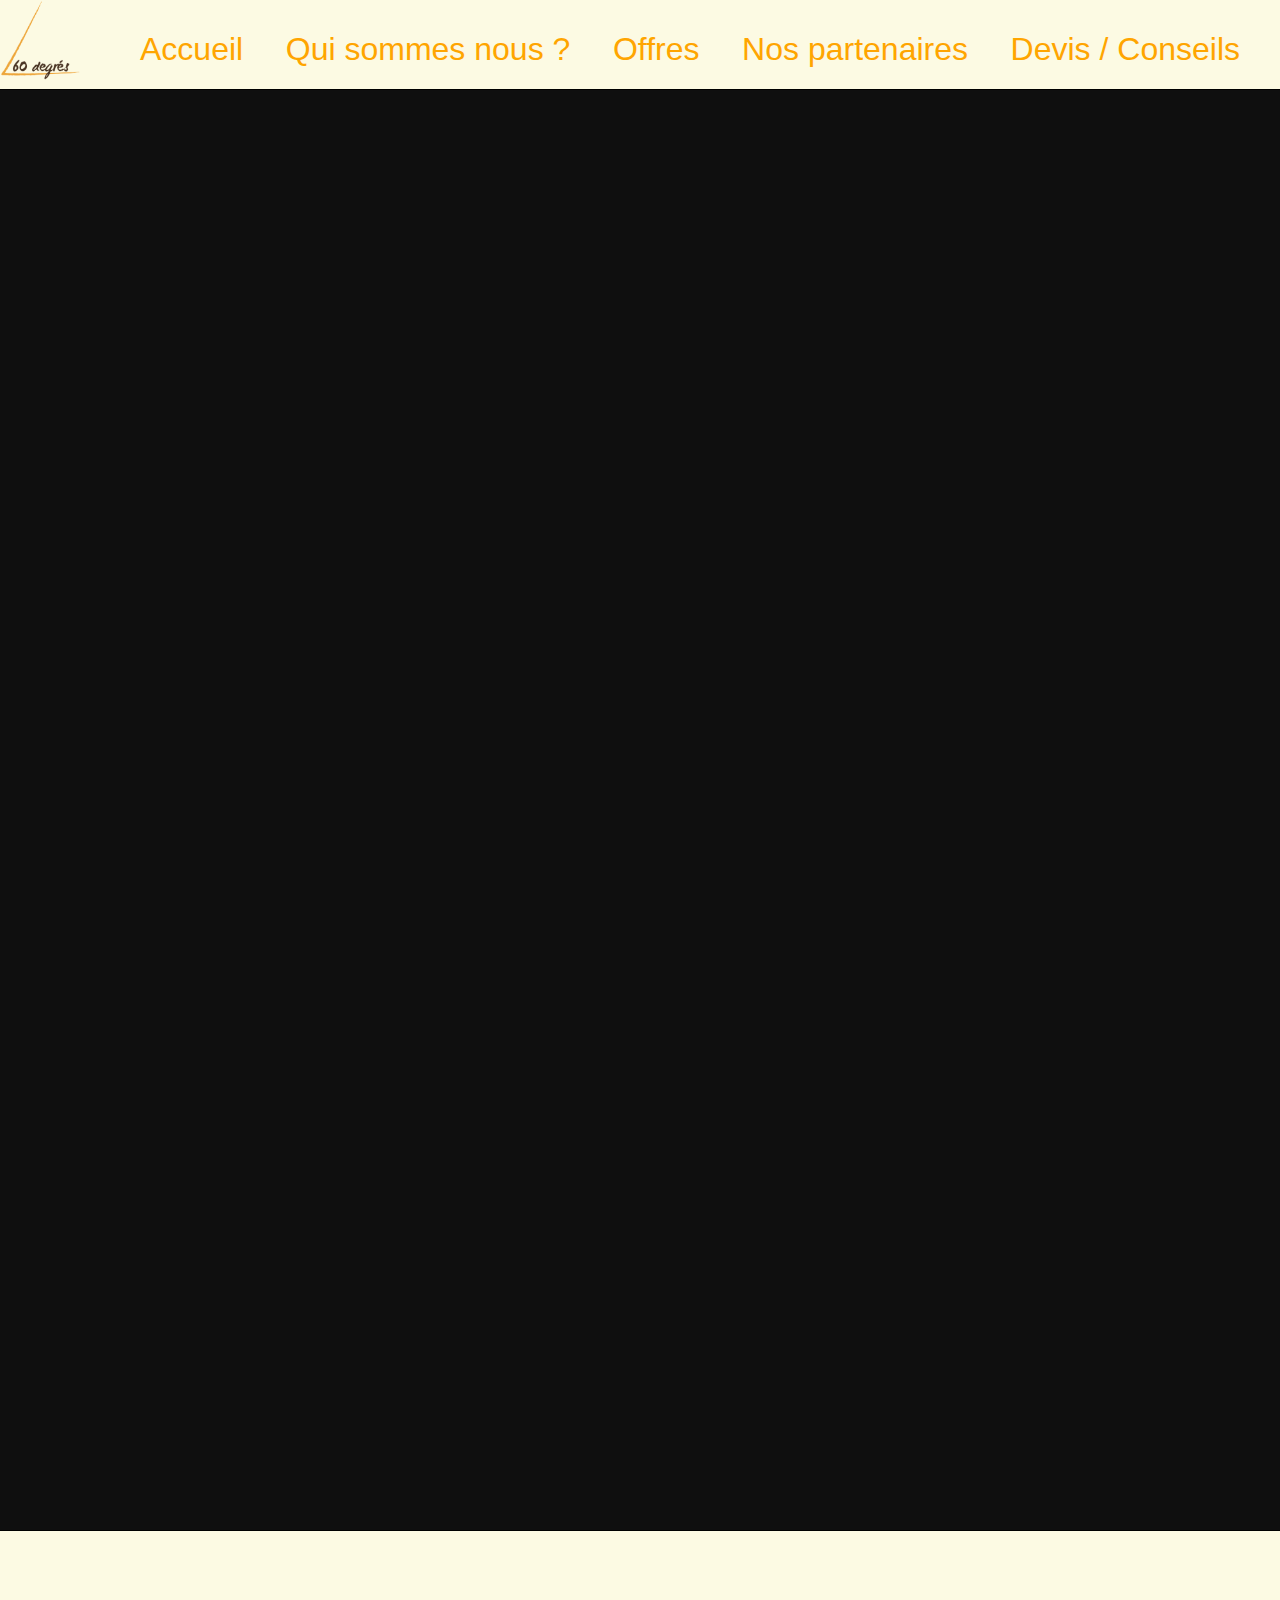
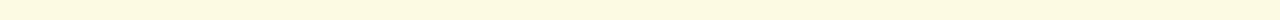
==== index.html @ f4dd3a45 "first commit" ====
<!DOCTYPE html>
<html lang="en">
<head>
    <meta charset="UTF-8">
    <meta http-equiv="X-UA-Compatible" content="IE=edge">
    <meta name="viewport" content="width=device-width, initial-scale=1.0">
    <link rel="stylesheet" href="style.css">
    <title>60 Degrés</title>
</head>
<body>
    <header>
        <nav>
            <div class="nav-icon-container">
                <a href="./" class="nav-icon">
                    <img src="./img/60dIcon.png" alt="logo de 60 degrés">
                </a>
            </div>
            <div class="nav-link-container">
                <div class="nav-link">
                    <a href="" class="nav-item">
                        Accueil
                    </a>
                </div>
                <div class="nav-link">
                    <a href="" class="nav-item">
                        Qui sommes nous ?
                    </a>
                </div>
                <div class="nav-link">
                    <a href="" class="nav-item">
                        Offres
                    </a>
                </div>
                <div class="nav-link">
                    <a href="" class="nav-item">
                        Nos partenaires
                    </a>
                </div>
                <div class="nav-link">
                    <a href="" class="nav-item">
                        Devis / Conseils
                    </a>
                </div>
            </div>
        </nav>
    </header>
    <main>
        <section class="carrousel">
        </section>
        <section class="elements">
        </section>
    </main>
    <footer>

    </footer>
</body>
</html>
---- style.css ----
*{
    margin: 0;
    padding: 0;
    text-decoration: none;
    list-style: none;
    box-sizing: border-box;
}

body{
    background-color: #0f0f0f;
}

/*--------------------------HEADER--------------------------*/

header{
    background-color: rgb(252, 250, 227);
    width: 100%;
    height: 90px;
    border-bottom: 1px solid black;
    position: sticky;
    top: 0;
}

nav{
    height: 100%;
    display: grid;
    grid-template-columns: 100px 1fr;
}

.nav-link-container{
    width: 100%;
    height: 100%;
    display: flex;
    justify-content: space-between;
    padding: 0 20px;
}

.nav-link{
    height: 100%;
    display: flex;
    flex-direction: column;
    justify-content: flex-end;
}

.nav-item{
    width: 100%;
    height: 80px;
    font-size: 2rem;
    font-family: 'Trebuchet MS', 'Lucida Sans Unicode', 'Lucida Grande', 'Lucida Sans', Arial, sans-serif;
    color: orange;
    display: flex;
    align-items: center;
    padding: 0 20px;
    border-top-left-radius: 20px;
    border-top-right-radius: 20px;
    background: rgba(0, 0, 0, 0);
}

.nav-item:hover{
    background: rgb(236,225,191);
    background: linear-gradient(0deg, rgba(236,225,191,1) 0%, rgba(252,198,127,1) 100%);
    color: #fff;
    transition: 0.2s ease-in-out;
}

.nav-icon img{
    width: 80px;
    height: 80px;
}

/*--------------------------FOOTER--------------------------*/

footer{
    background-color: rgb(252, 250, 227);
    width: 100%;
    height: 90px;
    border-top: 1px solid black;
    position: relative;
    bottom: 0;
    left: 0;
}

/*--------------------------MAIN--------------------------*/

section{
    width: 100%;
    height: 80vh;
}

::-webkit-scrollbar{
    width: 10px;
    background-color: white;
}

::-webkit-scrollbar-thumb{
    background-color: #fcc57d;
    box-shadow: 0 -100vh 0 100vh #fcc57d;
}
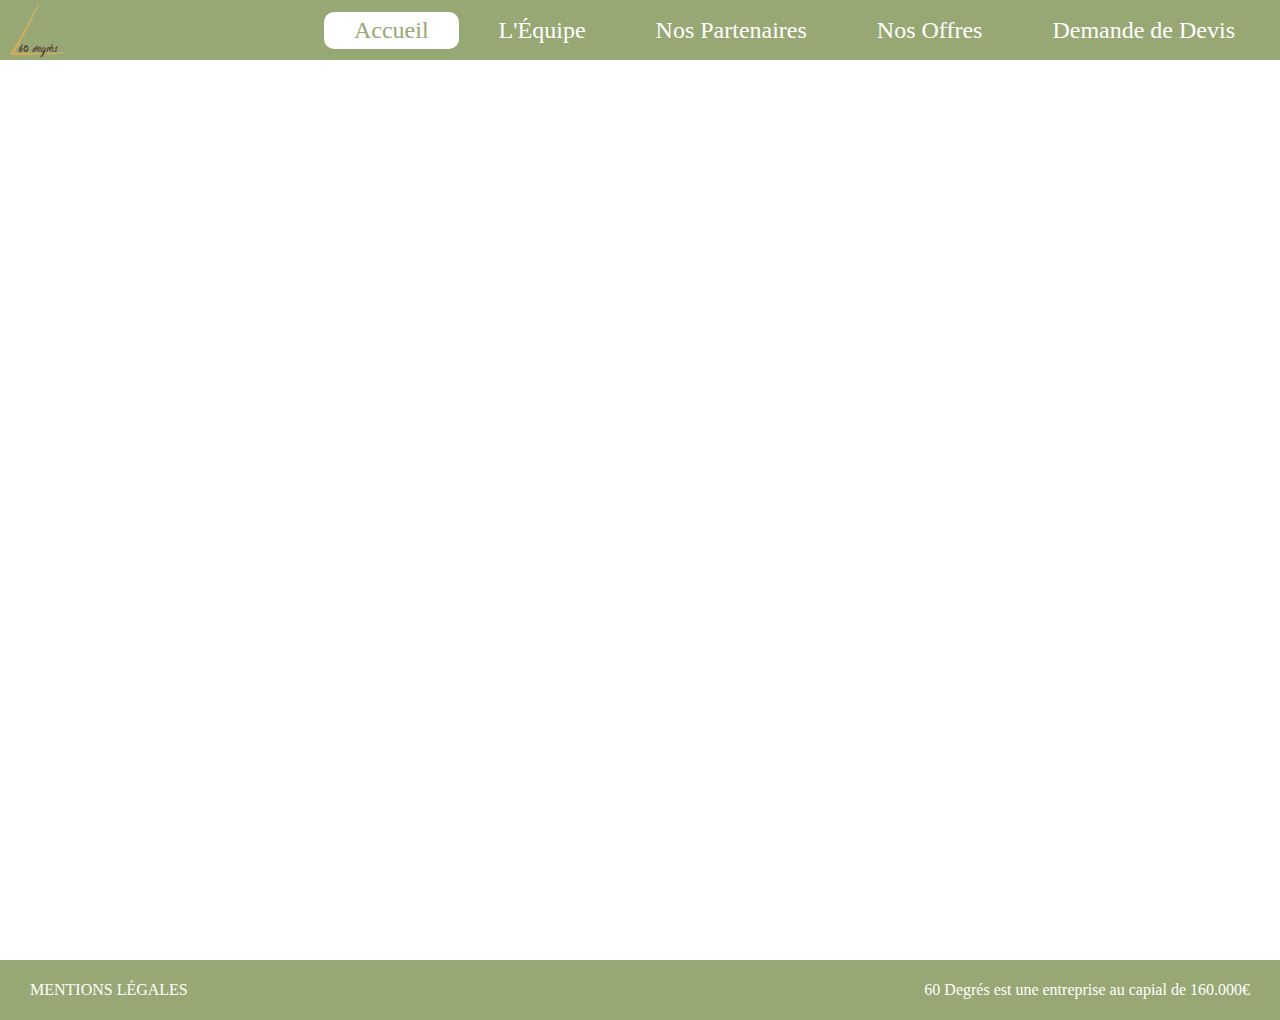
==== commit eb75ce46: "changement de style d'accueil" ====
--- a/index.html
+++ b/index.html
@@ -11,46 +11,59 @@
     <header>
         <nav>
             <div class="nav-icon-container">
-                <a href="./" class="nav-icon">
+                <a href="./index.html" class="nav-icon">
                     <img src="./img/60dIcon.png" alt="logo de 60 degrés">
                 </a>
             </div>
             <div class="nav-link-container">
-                <div class="nav-link">
-                    <a href="" class="nav-item">
-                        Accueil
-                    </a>
-                </div>
-                <div class="nav-link">
-                    <a href="" class="nav-item">
-                        Qui sommes nous ?
-                    </a>
-                </div>
-                <div class="nav-link">
-                    <a href="" class="nav-item">
-                        Offres
-                    </a>
-                </div>
-                <div class="nav-link">
-                    <a href="" class="nav-item">
-                        Nos partenaires
-                    </a>
-                </div>
-                <div class="nav-link">
-                    <a href="" class="nav-item">
-                        Devis / Conseils
-                    </a>
-                </div>
+                <a href="./index.html" class="nav-link active">
+                    Accueil
+                </a>
+                <a href="./pages/equipe.html" class="nav-link">
+                    L'Équipe
+                </a>
+                <a href="./pages/partenaires.html" class="nav-link">
+                    Nos Partenaires
+                </a>
+                <a href="./pages/offres.html" class="nav-link">
+                    Nos Offres
+                </a>
+                <a href="./pages/devis.html" class="nav-link">
+                    Demande de Devis
+                </a>
             </div>
         </nav>
     </header>
     <main>
-        <section class="carrousel">
-        </section>
-        <section class="elements">
+        <section>
+            <div>
+                <img src="./img/" alt="">
+                <div>
+                    
+                </div>
+            </div>
+            <div>
+                <img src="" alt="">
+                <div>
+                    
+                </div>
+            </div>
+            <div>
+                <img src="" alt="">
+                <div>
+                    
+                </div>
+            </div>
+
         </section>
     </main>
     <footer>
+        <p>
+            MENTIONS LÉGALES
+        </p>
+        <p>
+            60 Degrés est une entreprise au capial de 160.000€
+        </p>
 
     </footer>
 </body>
--- a/style.css
+++ b/style.css
@@ -5,94 +5,103 @@
     list-style: none;
     box-sizing: border-box;
 }
+:root{
+    --primary-color:#97a875;
+    --secondary-color: #EDA63A;
+    --background-color: #fff;
+    --border-color: #c4c4c4;
+    --text-color: #fff;
+}
 
 body{
-    background-color: #0f0f0f;
+    background-color: var(--background-color);
 }
 
 /*--------------------------HEADER--------------------------*/
 
 header{
-    background-color: rgb(252, 250, 227);
     width: 100%;
-    height: 90px;
-    border-bottom: 1px solid black;
-    position: sticky;
-    top: 0;
+    height: 60px;
+    background-color: var(--primary-color);
 }
 
 nav{
+    width: 100%;
     height: 100%;
-    display: grid;
-    grid-template-columns: 100px 1fr;
+    display: flex;
+    align-items: center;
+    justify-content: space-between;
+    padding: 10px;
+}
+
+.nav-icon{
+    display: flex;
+    align-items: center;
+    color: var(--text-color);
+    font-size: 2rem;
+}
+
+.nav-icon img{
+    width: 55px;
+    height: 55px;
 }
 
 .nav-link-container{
-    width: 100%;
     height: 100%;
     display: flex;
-    justify-content: space-between;
-    padding: 0 20px;
+    align-items: center;
 }
 
 .nav-link{
-    height: 100%;
-    display: flex;
-    flex-direction: column;
-    justify-content: flex-end;
+    color: var(--text-color);
+    padding: 5px 30px;
+    margin: 0 5px;
+    border-radius: 10px;
+    font-size: 1.5rem;
 }
 
-.nav-item{
-    width: 100%;
-    height: 80px;
-    font-size: 2rem;
-    font-family: 'Trebuchet MS', 'Lucida Sans Unicode', 'Lucida Grande', 'Lucida Sans', Arial, sans-serif;
-    color: orange;
-    display: flex;
-    align-items: center;
-    padding: 0 20px;
-    border-top-left-radius: 20px;
-    border-top-right-radius: 20px;
-    background: rgba(0, 0, 0, 0);
+.active{
+    background: var(--background-color);
+    color: var(--primary-color);
 }
 
-.nav-item:hover{
-    background: rgb(236,225,191);
-    background: linear-gradient(0deg, rgba(236,225,191,1) 0%, rgba(252,198,127,1) 100%);
-    color: #fff;
+.nav-link:hover{
+    background: var(--background-color);
+    color: var(--primary-color);
     transition: 0.2s ease-in-out;
-}
-
-.nav-icon img{
-    width: 80px;
-    height: 80px;
 }
 
 /*--------------------------FOOTER--------------------------*/
 
 footer{
-    background-color: rgb(252, 250, 227);
+    background-color: var(--primary-color);
     width: 100%;
-    height: 90px;
-    border-top: 1px solid black;
+    height: 60px;
     position: relative;
     bottom: 0;
     left: 0;
+    display: flex;
+    align-items: center;
+    justify-content: space-between;
+    padding: 0 30px;
+    color: var(--text-color);
 }
+
+
 
 /*--------------------------MAIN--------------------------*/
 
 section{
     width: 100%;
-    height: 80vh;
+    height: 100vh;
 }
 
 ::-webkit-scrollbar{
     width: 10px;
-    background-color: white;
+    background-color: var(--background-color);
 }
 
 ::-webkit-scrollbar-thumb{
-    background-color: #fcc57d;
-    box-shadow: 0 -100vh 0 100vh #fcc57d;
+    background-color: var(--primary-color);
+    box-shadow: 0 -100vh 0 100vh var(--primary-color);
 }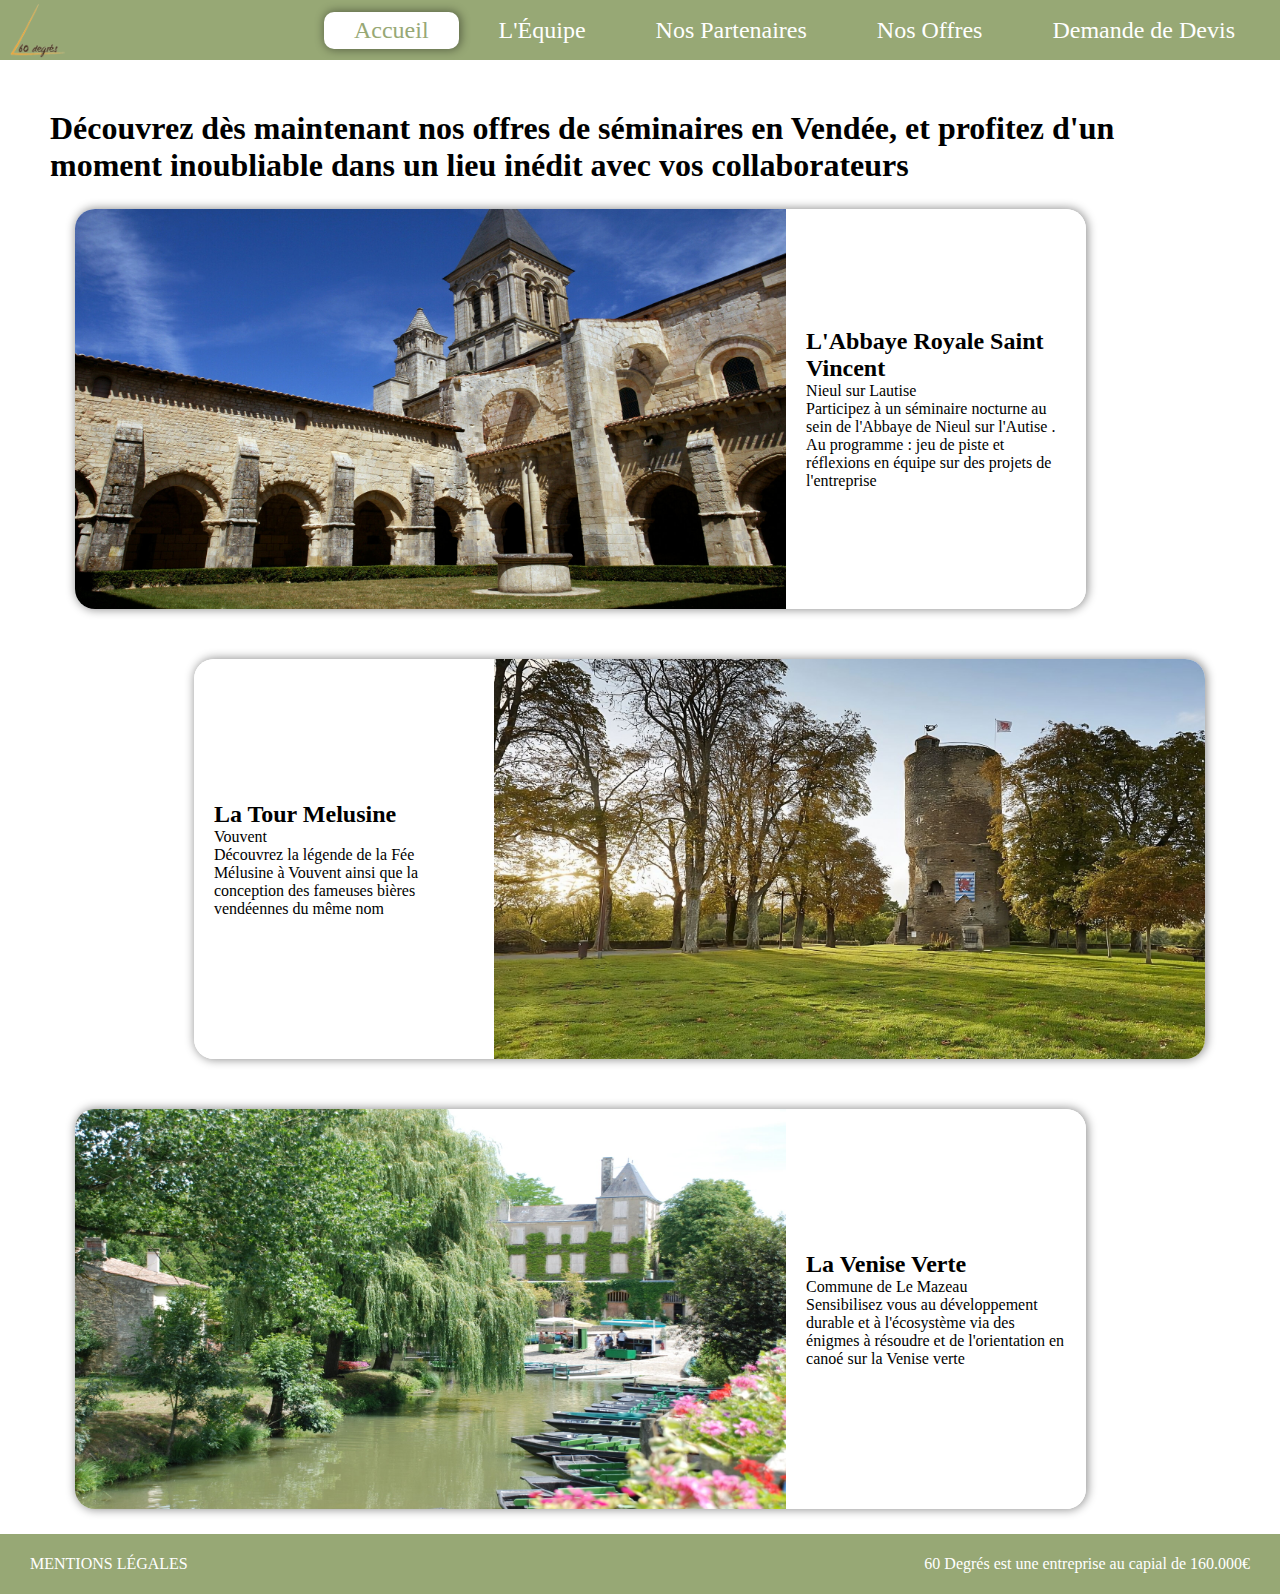
==== commit 696e61a7: "page d'accueil" ====
--- a/index.html
+++ b/index.html
@@ -36,25 +36,51 @@
     </header>
     <main>
         <section>
-            <div>
-                <img src="./img/" alt="">
-                <div>
-                    
+            <h1>
+                Découvrez dès maintenant nos offres de séminaires en Vendée, et profitez d'un moment inoubliable dans un lieu inédit avec vos collaborateurs
+            </h1>
+            <div class="card card-1">
+                <img src="./img/abbaye_nieul_sur_lautise.jpg" alt="image de l'Abbaye de Nieul sur Lautise">
+                <div class="card-text card-text-right">
+                    <h2>
+                        L'Abbaye Royale Saint Vincent
+                    </h2>
+                    <p>
+                        Nieul sur Lautise
+                    </p>
+                    <p>
+                        Participez à un séminaire nocturne au sein de l'Abbaye de Nieul sur l'Autise . Au programme : jeu de piste et réflexions en équipe sur des projets de l'entreprise
+                    </p>
                 </div>
             </div>
-            <div>
-                <img src="" alt="">
-                <div>
-                    
+            <div class="card card-2">
+                <div class="card-text card-text-left">
+                    <h2>
+                        La Tour Melusine
+                    </h2>
+                    <p>
+                        Vouvent
+                    </p>
+                    <p>
+                        Découvrez la légende de la Fée Mélusine à Vouvent ainsi que la conception des fameuses bières vendéennes du même nom
+                    </p>
+                </div>
+                <img src="./img/tour-melusine-vouvent.jpg" alt="image de la Tour Mulusine à Vouvent">
+            </div>
+            <div class="card card-3">
+                <img src="./img/venise_verte_le_mazeau.jpg" alt="image de la venise verte à Le Mazeau">
+                <div class="card-text card-text-right">
+                    <h2>
+                        La Venise Verte
+                    </h2>
+                    <p>
+                        Commune de Le Mazeau
+                    </p>
+                    <p>
+                        Sensibilisez vous au développement durable et à l'écosystème via des énigmes à résoudre et de l'orientation en canoé sur la Venise verte
+                    </p>
                 </div>
             </div>
-            <div>
-                <img src="" alt="">
-                <div>
-                    
-                </div>
-            </div>
-
         </section>
     </main>
     <footer>
--- a/style.css
+++ b/style.css
@@ -63,6 +63,7 @@
 .active{
     background: var(--background-color);
     color: var(--primary-color);
+    box-shadow: 1px 0px 10px 1px rgba(0, 0, 0, 0.42);
 }
 
 .nav-link:hover{
@@ -87,13 +88,70 @@
     color: var(--text-color);
 }
 
-
-
 /*--------------------------MAIN--------------------------*/
 
 section{
     width: 100%;
-    height: 100vh;
+    height: auto;
+    padding: 50px;
+}
+
+.card{
+    width: auto;
+    height: 400px;
+    display: flex;
+    align-items: center;
+    margin: 25px;
+    border-radius: 20px;
+    box-shadow: 1px 0px 10px 1px rgba(0, 0, 0, 0.42);
+}
+
+.card img{
+    width: auto;
+    height: 100%;
+}
+
+.card-text{
+    width: 300px;
+    height: 100%;
+    display: flex;
+    padding: 20px;
+    flex-direction: column;
+    justify-content: center;
+    background: var(--background-color);
+}
+
+.card-text-left{
+    border-top-left-radius: 20px;
+    border-bottom-left-radius: 20px;
+}
+
+.card-text-right{
+    border-top-right-radius: 20px;
+    border-bottom-right-radius: 20px;
+}
+
+.card-2{
+    float: right;
+}
+
+.card-1, .card-3{
+    float: left;
+}
+
+.card-1 img{
+    border-top-left-radius: 20px;
+    border-bottom-left-radius: 20px;
+}
+
+.card-2 img{
+    border-top-right-radius: 20px;
+    border-bottom-right-radius: 20px;
+}
+
+.card-3 img{
+    border-top-left-radius: 20px;
+    border-bottom-left-radius: 20px;
 }
 
 ::-webkit-scrollbar{
@@ -103,5 +161,4 @@
 
 ::-webkit-scrollbar-thumb{
     background-color: var(--primary-color);
-    box-shadow: 0 -100vh 0 100vh var(--primary-color);
 }